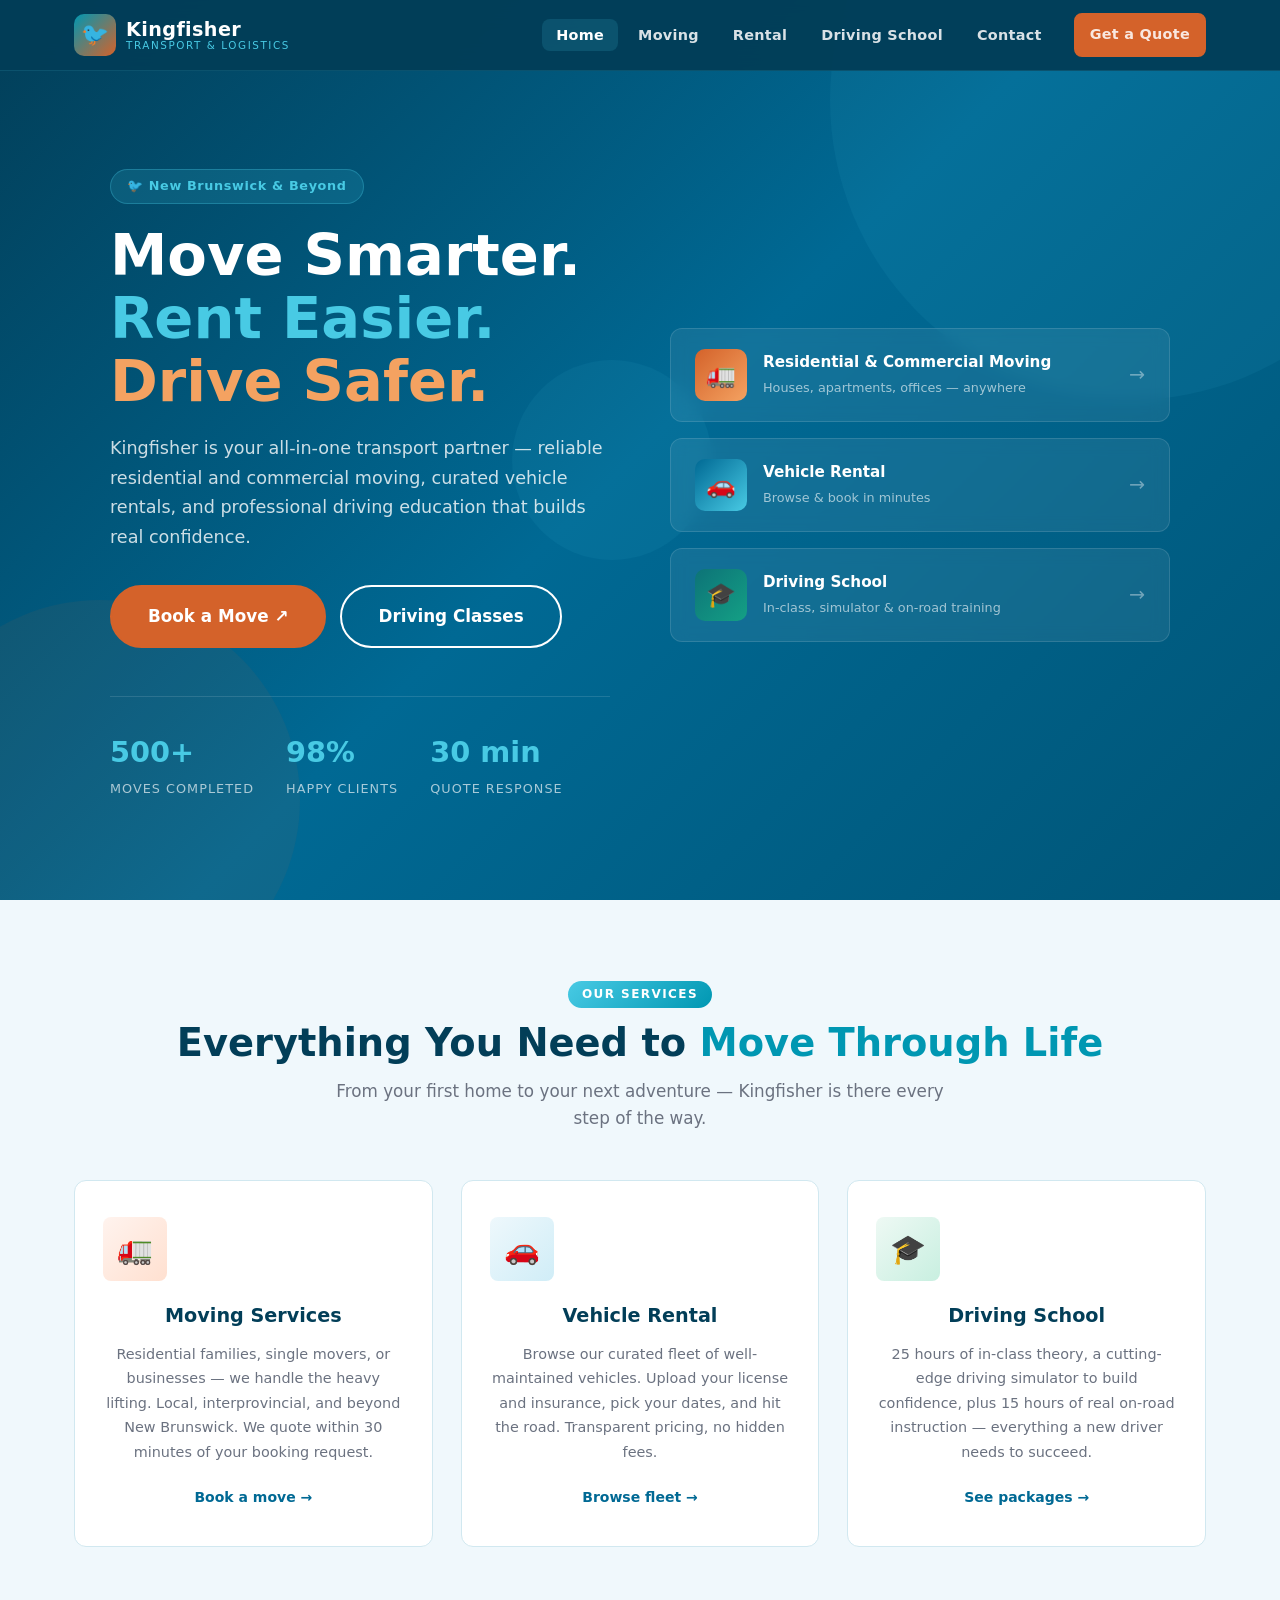
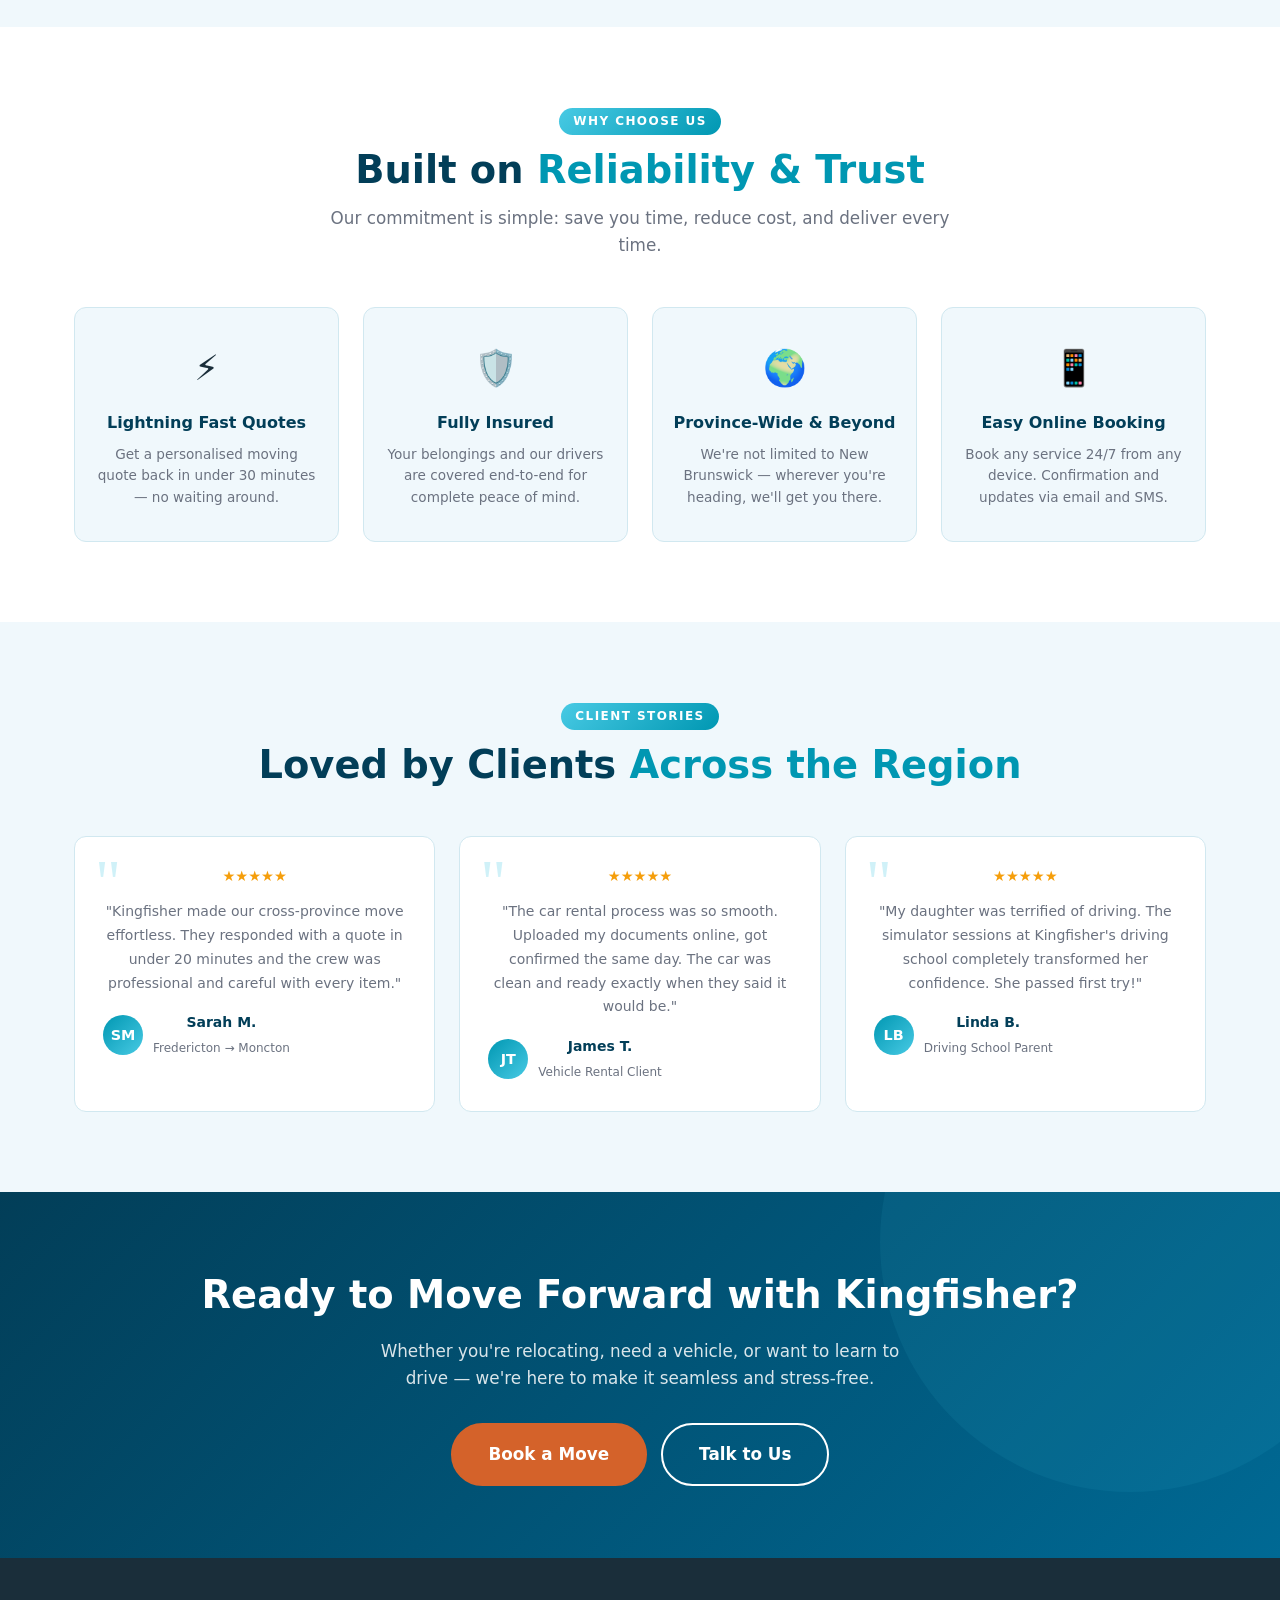
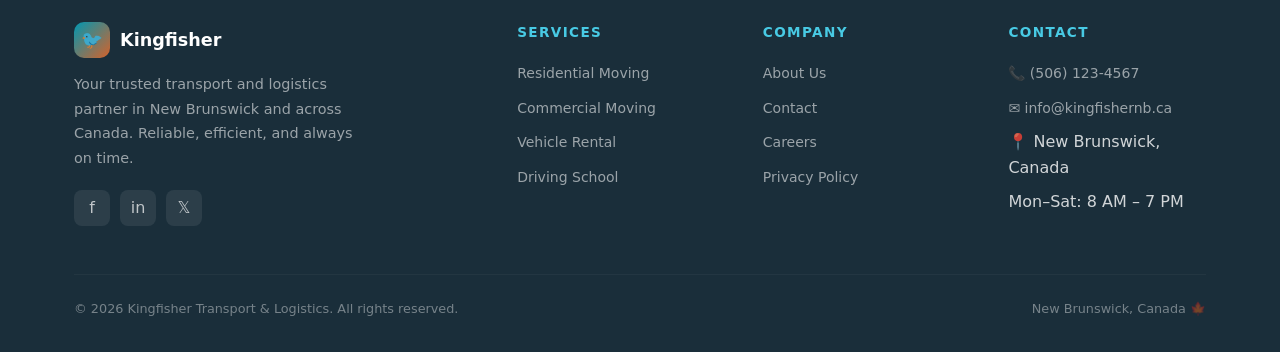
==== index.html @ 8b68fc0c "Launch Kingfisher transport & logistics website Full 5-page HTML/CSS/JS website for Kingfisher cover" ====
<!DOCTYPE html>
<html lang="en">
<head>
  <meta charset="UTF-8" />
  <meta name="viewport" content="width=device-width, initial-scale=1.0" />
  <title>Kingfisher — Moving, Rental & Driving School</title>
  <meta name="description" content="Kingfisher is your trusted partner for residential and commercial moving, vehicle rentals, and professional driving education in New Brunswick and beyond." />
  <link rel="icon" href="data:image/svg+xml,<svg xmlns='http://www.w3.org/2000/svg' viewBox='0 0 100 100'><text y='.9em' font-size='90'>🐦</text></svg>" />
  <link rel="stylesheet" href="css/styles.css" />
</head>
<body>

<!-- ═══ NAVBAR ═══ -->
<nav class="navbar">
  <div class="container">
    <div class="nav-inner">
      <a href="index.html" class="nav-logo">
        <div class="nav-logo-icon">🐦</div>
        <div class="nav-logo-text">
          <strong>Kingfisher</strong>
          <span>Transport & Logistics</span>
        </div>
      </a>
      <ul class="nav-links">
        <li><a href="index.html" class="active">Home</a></li>
        <li><a href="moving.html">Moving</a></li>
        <li><a href="rental.html">Rental</a></li>
        <li><a href="driving.html">Driving School</a></li>
        <li><a href="contact.html">Contact</a></li>
        <li class="nav-cta"><a href="moving.html" class="btn btn-primary btn-sm">Get a Quote</a></li>
      </ul>
      <button class="nav-burger" aria-label="Menu">
        <span></span><span></span><span></span>
      </button>
    </div>
  </div>
</nav>

<!-- ═══ HERO ═══ -->
<section class="hero">
  <div class="hero-bg-shapes">
    <div class="shape shape-1"></div>
    <div class="shape shape-2"></div>
    <div class="shape shape-3"></div>
  </div>
  <div class="container">
    <div class="hero-inner">
      <div class="hero-content">
        <div class="hero-badge">
          🐦 New Brunswick &amp; Beyond
        </div>
        <h1 class="hero-title">
          Move Smarter.<br/>
          <span class="teal">Rent Easier.</span><br/>
          <span class="accent">Drive Safer.</span>
        </h1>
        <p class="hero-desc">
          Kingfisher is your all-in-one transport partner — reliable residential and commercial moving, curated vehicle rentals, and professional driving education that builds real confidence.
        </p>
        <div class="hero-actions">
          <a href="moving.html" class="btn btn-primary btn-lg">Book a Move ↗</a>
          <a href="driving.html" class="btn btn-outline btn-lg">Driving Classes</a>
        </div>
        <div class="hero-stats">
          <div class="hero-stat">
            <strong>500+</strong>
            <span>Moves Completed</span>
          </div>
          <div class="hero-stat">
            <strong>98%</strong>
            <span>Happy Clients</span>
          </div>
          <div class="hero-stat">
            <strong>30 min</strong>
            <span>Quote Response</span>
          </div>
        </div>
      </div>
      <div class="hero-cards">
        <a href="moving.html" class="hero-card">
          <div class="hero-card-icon moving">🚛</div>
          <div class="hero-card-info">
            <strong>Residential &amp; Commercial Moving</strong>
            <span>Houses, apartments, offices — anywhere</span>
          </div>
          <span class="hero-card-arrow">→</span>
        </a>
        <a href="rental.html" class="hero-card">
          <div class="hero-card-icon rental">🚗</div>
          <div class="hero-card-info">
            <strong>Vehicle Rental</strong>
            <span>Browse &amp; book in minutes</span>
          </div>
          <span class="hero-card-arrow">→</span>
        </a>
        <a href="driving.html" class="hero-card">
          <div class="hero-card-icon driving">🎓</div>
          <div class="hero-card-info">
            <strong>Driving School</strong>
            <span>In-class, simulator &amp; on-road training</span>
          </div>
          <span class="hero-card-arrow">→</span>
        </a>
      </div>
    </div>
  </div>
</section>

<!-- ═══ SERVICES ═══ -->
<section class="section" style="background: var(--kf-offwhite);">
  <div class="container text-center">
    <div class="section-tag">Our Services</div>
    <h2 class="section-title">Everything You Need to <span>Move Through Life</span></h2>
    <p class="section-sub">From your first home to your next adventure — Kingfisher is there every step of the way.</p>
    <div class="services-grid">
      <div class="service-card fade-up">
        <div class="service-icon moving">🚛</div>
        <h3>Moving Services</h3>
        <p>Residential families, single movers, or businesses — we handle the heavy lifting. Local, interprovincial, and beyond New Brunswick. We quote within 30 minutes of your booking request.</p>
        <a href="moving.html" class="service-link">Book a move →</a>
      </div>
      <div class="service-card fade-up">
        <div class="service-icon rental">🚗</div>
        <h3>Vehicle Rental</h3>
        <p>Browse our curated fleet of well-maintained vehicles. Upload your license and insurance, pick your dates, and hit the road. Transparent pricing, no hidden fees.</p>
        <a href="rental.html" class="service-link">Browse fleet →</a>
      </div>
      <div class="service-card fade-up">
        <div class="service-icon driving">🎓</div>
        <h3>Driving School</h3>
        <p>25 hours of in-class theory, a cutting-edge driving simulator to build confidence, plus 15 hours of real on-road instruction — everything a new driver needs to succeed.</p>
        <a href="driving.html" class="service-link">See packages →</a>
      </div>
    </div>
  </div>
</section>

<!-- ═══ WHY KINGFISHER ═══ -->
<section class="section">
  <div class="container text-center">
    <div class="section-tag">Why Choose Us</div>
    <h2 class="section-title">Built on <span>Reliability &amp; Trust</span></h2>
    <p class="section-sub">Our commitment is simple: save you time, reduce cost, and deliver every time.</p>
    <div class="why-grid">
      <div class="why-card fade-up">
        <span class="why-icon">⚡</span>
        <h4>Lightning Fast Quotes</h4>
        <p>Get a personalised moving quote back in under 30 minutes — no waiting around.</p>
      </div>
      <div class="why-card fade-up">
        <span class="why-icon">🛡️</span>
        <h4>Fully Insured</h4>
        <p>Your belongings and our drivers are covered end-to-end for complete peace of mind.</p>
      </div>
      <div class="why-card fade-up">
        <span class="why-icon">🌍</span>
        <h4>Province-Wide &amp; Beyond</h4>
        <p>We're not limited to New Brunswick — wherever you're heading, we'll get you there.</p>
      </div>
      <div class="why-card fade-up">
        <span class="why-icon">📱</span>
        <h4>Easy Online Booking</h4>
        <p>Book any service 24/7 from any device. Confirmation and updates via email and SMS.</p>
      </div>
    </div>
  </div>
</section>

<!-- ═══ TESTIMONIALS ═══ -->
<section class="section" style="background: var(--kf-offwhite);">
  <div class="container text-center">
    <div class="section-tag">Client Stories</div>
    <h2 class="section-title">Loved by Clients <span>Across the Region</span></h2>
    <div class="testimonials-grid">
      <div class="testimonial-card fade-up">
        <div class="stars">★★★★★</div>
        <p>"Kingfisher made our cross-province move effortless. They responded with a quote in under 20 minutes and the crew was professional and careful with every item."</p>
        <div class="testimonial-author">
          <div class="testimonial-avatar">SM</div>
          <div>
            <strong>Sarah M.</strong>
            <span>Fredericton → Moncton</span>
          </div>
        </div>
      </div>
      <div class="testimonial-card fade-up">
        <div class="stars">★★★★★</div>
        <p>"The car rental process was so smooth. Uploaded my documents online, got confirmed the same day. The car was clean and ready exactly when they said it would be."</p>
        <div class="testimonial-author">
          <div class="testimonial-avatar">JT</div>
          <div>
            <strong>James T.</strong>
            <span>Vehicle Rental Client</span>
          </div>
        </div>
      </div>
      <div class="testimonial-card fade-up">
        <div class="stars">★★★★★</div>
        <p>"My daughter was terrified of driving. The simulator sessions at Kingfisher's driving school completely transformed her confidence. She passed first try!"</p>
        <div class="testimonial-author">
          <div class="testimonial-avatar">LB</div>
          <div>
            <strong>Linda B.</strong>
            <span>Driving School Parent</span>
          </div>
        </div>
      </div>
    </div>
  </div>
</section>

<!-- ═══ CTA BANNER ═══ -->
<section class="cta-banner">
  <div class="container" style="position:relative;z-index:1;">
    <h2>Ready to Move Forward with Kingfisher?</h2>
    <p>Whether you're relocating, need a vehicle, or want to learn to drive — we're here to make it seamless and stress-free.</p>
    <div class="cta-buttons">
      <a href="moving.html" class="btn btn-primary btn-lg">Book a Move</a>
      <a href="contact.html" class="btn btn-outline btn-lg">Talk to Us</a>
    </div>
  </div>
</section>

<!-- ═══ FOOTER ═══ -->
<footer class="footer">
  <div class="container">
    <div class="footer-grid">
      <div class="footer-brand">
        <div style="display:flex;align-items:center;gap:10px;margin-bottom:4px;">
          <div class="nav-logo-icon" style="width:36px;height:36px;font-size:1.1rem;">🐦</div>
          <strong style="color:var(--kf-white);font-size:1.1rem;">Kingfisher</strong>
        </div>
        <p>Your trusted transport and logistics partner in New Brunswick and across Canada. Reliable, efficient, and always on time.</p>
        <div class="footer-social">
          <a href="#" title="Facebook">f</a>
          <a href="#" title="Instagram">in</a>
          <a href="#" title="Twitter">𝕏</a>
        </div>
      </div>
      <div>
        <h4>Services</h4>
        <ul class="footer-links">
          <li><a href="moving.html">Residential Moving</a></li>
          <li><a href="moving.html">Commercial Moving</a></li>
          <li><a href="rental.html">Vehicle Rental</a></li>
          <li><a href="driving.html">Driving School</a></li>
        </ul>
      </div>
      <div>
        <h4>Company</h4>
        <ul class="footer-links">
          <li><a href="index.html">About Us</a></li>
          <li><a href="contact.html">Contact</a></li>
          <li><a href="#">Careers</a></li>
          <li><a href="#">Privacy Policy</a></li>
        </ul>
      </div>
      <div>
        <h4>Contact</h4>
        <ul class="footer-links">
          <li><a href="tel:+15061234567">📞 (506) 123-4567</a></li>
          <li><a href="mailto:info@kingfishernb.ca">✉ info@kingfishernb.ca</a></li>
          <li>📍 New Brunswick, Canada</li>
          <li>Mon–Sat: 8 AM – 7 PM</li>
        </ul>
      </div>
    </div>
    <div class="footer-bottom">
      <span>© 2026 Kingfisher Transport &amp; Logistics. All rights reserved.</span>
      <span>New Brunswick, Canada 🍁</span>
    </div>
  </div>
</footer>

<script src="js/main.js"></script>
</body>
</html>
---- css/styles.css ----
/* ============================================================
   KINGFISHER — Global Styles
   Colors inspired by Alcedo atthis (Common Kingfisher)
   ============================================================ */

:root {
  --kf-deep:      #023E58;   /* deep ocean blue */
  --kf-primary:   #006994;   /* kingfisher blue */
  --kf-bright:    #0097B2;   /* bright teal */
  --kf-sky:       #48CAE4;   /* light sky blue */
  --kf-orange:    #D4622A;   /* breast orange */
  --kf-orange-lt: #F4A261;   /* light orange accent */
  --kf-white:     #FFFFFF;
  --kf-offwhite:  #F0F8FC;
  --kf-gray:      #6B7280;
  --kf-dark:      #1A2E3A;
  --kf-border:    #D1E8F0;
  --shadow-sm:    0 2px 8px rgba(2,62,88,0.10);
  --shadow-md:    0 6px 24px rgba(2,62,88,0.14);
  --shadow-lg:    0 16px 48px rgba(2,62,88,0.18);
  --radius:       12px;
  --radius-sm:    8px;
  --transition:   0.25s ease;
}

*, *::before, *::after { box-sizing: border-box; margin: 0; padding: 0; }

html { scroll-behavior: smooth; font-size: 16px; }

body {
  font-family: 'Segoe UI', system-ui, -apple-system, sans-serif;
  color: var(--kf-dark);
  background: var(--kf-white);
  line-height: 1.6;
}

img { max-width: 100%; display: block; }
a  { color: inherit; text-decoration: none; }
ul { list-style: none; }

/* ── UTILITIES ─────────────────────────────────────────────── */
.container { max-width: 1180px; margin: 0 auto; padding: 0 24px; }
.section    { padding: 80px 0; }
.section-sm { padding: 48px 0; }
.text-center { text-align: center; }
.text-white  { color: var(--kf-white); }
.mt-4 { margin-top: 16px; }
.mt-8 { margin-top: 32px; }
.mb-4 { margin-bottom: 16px; }
.flex { display: flex; }
.gap-4 { gap: 16px; }
.items-center { align-items: center; }
.justify-between { justify-content: space-between; }

/* ── SECTION HEADINGS ──────────────────────────────────────── */
.section-tag {
  display: inline-block;
  background: linear-gradient(135deg, var(--kf-sky), var(--kf-bright));
  color: var(--kf-white);
  font-size: 0.75rem;
  font-weight: 700;
  letter-spacing: 0.12em;
  text-transform: uppercase;
  padding: 4px 14px;
  border-radius: 20px;
  margin-bottom: 12px;
}
.section-title {
  font-size: clamp(1.75rem, 3vw, 2.5rem);
  font-weight: 800;
  color: var(--kf-deep);
  line-height: 1.2;
}
.section-title span { color: var(--kf-bright); }
.section-sub {
  font-size: 1.05rem;
  color: var(--kf-gray);
  max-width: 640px;
  margin: 12px auto 0;
}

/* ── BUTTONS ───────────────────────────────────────────────── */
.btn {
  display: inline-flex;
  align-items: center;
  gap: 8px;
  padding: 13px 28px;
  border-radius: 50px;
  font-weight: 700;
  font-size: 0.95rem;
  cursor: pointer;
  border: 2px solid transparent;
  transition: all var(--transition);
  white-space: nowrap;
}
.btn-primary {
  background: var(--kf-orange);
  color: var(--kf-white);
  border-color: var(--kf-orange);
}
.btn-primary:hover {
  background: #B8521E;
  border-color: #B8521E;
  transform: translateY(-2px);
  box-shadow: 0 8px 24px rgba(212,98,42,0.35);
}
.btn-outline {
  background: transparent;
  color: var(--kf-white);
  border-color: var(--kf-white);
}
.btn-outline:hover {
  background: var(--kf-white);
  color: var(--kf-primary);
  transform: translateY(-2px);
}
.btn-blue {
  background: var(--kf-primary);
  color: var(--kf-white);
  border-color: var(--kf-primary);
}
.btn-blue:hover {
  background: var(--kf-deep);
  border-color: var(--kf-deep);
  transform: translateY(-2px);
  box-shadow: var(--shadow-md);
}
.btn-sm { padding: 9px 20px; font-size: 0.875rem; }
.btn-lg { padding: 16px 36px; font-size: 1.05rem; }

/* ── NAVIGATION ────────────────────────────────────────────── */
.navbar {
  position: fixed;
  top: 0; left: 0; right: 0;
  z-index: 1000;
  background: rgba(2,62,88,0.96);
  backdrop-filter: blur(12px);
  border-bottom: 1px solid rgba(72,202,228,0.15);
  transition: all var(--transition);
}
.navbar.scrolled {
  background: rgba(2,62,88,0.99);
  box-shadow: var(--shadow-md);
}
.nav-inner {
  display: flex;
  align-items: center;
  justify-content: space-between;
  height: 70px;
}
.nav-logo {
  display: flex;
  align-items: center;
  gap: 10px;
}
.nav-logo-icon {
  width: 42px;
  height: 42px;
  background: linear-gradient(135deg, var(--kf-bright), var(--kf-orange));
  border-radius: 10px;
  display: flex;
  align-items: center;
  justify-content: center;
  font-size: 1.4rem;
}
.nav-logo-text {
  display: flex;
  flex-direction: column;
  line-height: 1.1;
}
.nav-logo-text strong {
  font-size: 1.2rem;
  font-weight: 800;
  color: var(--kf-white);
  letter-spacing: 0.02em;
}
.nav-logo-text span {
  font-size: 0.65rem;
  color: var(--kf-sky);
  letter-spacing: 0.15em;
  text-transform: uppercase;
}
.nav-links {
  display: flex;
  align-items: center;
  gap: 6px;
}
.nav-links a {
  color: rgba(255,255,255,0.85);
  font-size: 0.9rem;
  font-weight: 600;
  padding: 8px 14px;
  border-radius: 8px;
  transition: all var(--transition);
  letter-spacing: 0.02em;
}
.nav-links a:hover,
.nav-links a.active {
  color: var(--kf-white);
  background: rgba(72,202,228,0.15);
}
.nav-cta { margin-left: 12px; }
.nav-burger {
  display: none;
  flex-direction: column;
  gap: 5px;
  cursor: pointer;
  padding: 6px;
  background: none;
  border: none;
}
.nav-burger span {
  display: block;
  width: 24px;
  height: 2px;
  background: var(--kf-white);
  border-radius: 2px;
  transition: all var(--transition);
}

/* ── HERO ──────────────────────────────────────────────────── */
.hero {
  min-height: 100vh;
  display: flex;
  align-items: center;
  position: relative;
  overflow: hidden;
  background: linear-gradient(135deg, var(--kf-deep) 0%, var(--kf-primary) 50%, #005577 100%);
  padding-top: 70px;
}
.hero-bg-shapes {
  position: absolute;
  inset: 0;
  pointer-events: none;
  overflow: hidden;
}
.hero-bg-shapes .shape {
  position: absolute;
  border-radius: 50%;
  opacity: 0.07;
}
.shape-1 {
  width: 600px; height: 600px;
  background: var(--kf-sky);
  top: -200px; right: -150px;
}
.shape-2 {
  width: 400px; height: 400px;
  background: var(--kf-orange);
  bottom: -100px; left: -100px;
}
.shape-3 {
  width: 200px; height: 200px;
  background: var(--kf-sky);
  top: 40%; left: 40%;
}
.hero-inner {
  position: relative;
  z-index: 1;
  display: grid;
  grid-template-columns: 1fr 1fr;
  gap: 60px;
  align-items: center;
  padding: 80px 0;
}
.hero-badge {
  display: inline-flex;
  align-items: center;
  gap: 8px;
  background: rgba(72,202,228,0.15);
  border: 1px solid rgba(72,202,228,0.3);
  color: var(--kf-sky);
  font-size: 0.8rem;
  font-weight: 600;
  padding: 6px 16px;
  border-radius: 20px;
  margin-bottom: 20px;
  letter-spacing: 0.05em;
}
.hero-title {
  font-size: clamp(2.2rem, 4.5vw, 3.6rem);
  font-weight: 900;
  color: var(--kf-white);
  line-height: 1.1;
  margin-bottom: 20px;
}
.hero-title .accent { color: var(--kf-orange-lt); }
.hero-title .teal   { color: var(--kf-sky); }
.hero-desc {
  font-size: 1.1rem;
  color: rgba(255,255,255,0.8);
  line-height: 1.7;
  margin-bottom: 32px;
  max-width: 500px;
}
.hero-actions {
  display: flex;
  gap: 14px;
  flex-wrap: wrap;
}
.hero-stats {
  display: flex;
  gap: 32px;
  margin-top: 48px;
  padding-top: 32px;
  border-top: 1px solid rgba(255,255,255,0.12);
}
.hero-stat strong {
  display: block;
  font-size: 1.8rem;
  font-weight: 800;
  color: var(--kf-sky);
}
.hero-stat span {
  font-size: 0.8rem;
  color: rgba(255,255,255,0.65);
  text-transform: uppercase;
  letter-spacing: 0.08em;
}
.hero-cards {
  display: flex;
  flex-direction: column;
  gap: 16px;
}
.hero-card {
  background: rgba(255,255,255,0.07);
  border: 1px solid rgba(255,255,255,0.12);
  border-radius: var(--radius);
  padding: 20px 24px;
  display: flex;
  align-items: center;
  gap: 16px;
  backdrop-filter: blur(8px);
  transition: all var(--transition);
  cursor: pointer;
}
.hero-card:hover {
  background: rgba(255,255,255,0.12);
  transform: translateX(6px);
  border-color: rgba(72,202,228,0.4);
}
.hero-card-icon {
  width: 52px; height: 52px;
  border-radius: 10px;
  display: flex;
  align-items: center;
  justify-content: center;
  font-size: 1.5rem;
  flex-shrink: 0;
}
.hero-card-icon.moving   { background: linear-gradient(135deg,#D4622A,#F4A261); }
.hero-card-icon.rental   { background: linear-gradient(135deg,#006994,#48CAE4); }
.hero-card-icon.driving  { background: linear-gradient(135deg,#0D7377,#14A085); }
.hero-card-info strong {
  display: block;
  color: var(--kf-white);
  font-weight: 700;
  font-size: 0.95rem;
}
.hero-card-info span {
  font-size: 0.8rem;
  color: rgba(255,255,255,0.6);
}
.hero-card-arrow {
  margin-left: auto;
  color: rgba(255,255,255,0.4);
  font-size: 1.2rem;
  transition: all var(--transition);
}
.hero-card:hover .hero-card-arrow {
  color: var(--kf-sky);
  transform: translateX(4px);
}

/* ── SERVICE CARDS ─────────────────────────────────────────── */
.services-grid {
  display: grid;
  grid-template-columns: repeat(3, 1fr);
  gap: 28px;
  margin-top: 48px;
}
.service-card {
  background: var(--kf-white);
  border: 1px solid var(--kf-border);
  border-radius: var(--radius);
  padding: 36px 28px;
  transition: all var(--transition);
  position: relative;
  overflow: hidden;
}
.service-card::before {
  content: '';
  position: absolute;
  top: 0; left: 0; right: 0;
  height: 4px;
  background: linear-gradient(90deg, var(--kf-bright), var(--kf-sky));
  opacity: 0;
  transition: opacity var(--transition);
}
.service-card:hover {
  box-shadow: var(--shadow-lg);
  transform: translateY(-6px);
  border-color: var(--kf-sky);
}
.service-card:hover::before { opacity: 1; }
.service-icon {
  width: 64px; height: 64px;
  border-radius: var(--radius-sm);
  display: flex;
  align-items: center;
  justify-content: center;
  font-size: 1.8rem;
  margin-bottom: 20px;
}
.service-icon.moving  { background: linear-gradient(135deg,#FFF3EE,#FFE0D0); }
.service-icon.rental  { background: linear-gradient(135deg,#EEF8FC,#D0EDF7); }
.service-icon.driving { background: linear-gradient(135deg,#EEF9F4,#C8EFE0); }
.service-card h3 {
  font-size: 1.2rem;
  font-weight: 800;
  color: var(--kf-deep);
  margin-bottom: 10px;
}
.service-card p {
  font-size: 0.9rem;
  color: var(--kf-gray);
  line-height: 1.7;
  margin-bottom: 20px;
}
.service-link {
  display: inline-flex;
  align-items: center;
  gap: 6px;
  font-size: 0.875rem;
  font-weight: 700;
  color: var(--kf-primary);
  transition: gap var(--transition);
}
.service-card:hover .service-link { gap: 10px; color: var(--kf-orange); }

/* ── WHY US ─────────────────────────────────────────────────── */
.why-grid {
  display: grid;
  grid-template-columns: repeat(4, 1fr);
  gap: 24px;
  margin-top: 48px;
}
.why-card {
  text-align: center;
  padding: 32px 20px;
  border-radius: var(--radius);
  background: var(--kf-offwhite);
  border: 1px solid var(--kf-border);
  transition: all var(--transition);
}
.why-card:hover {
  background: var(--kf-white);
  box-shadow: var(--shadow-md);
  transform: translateY(-4px);
}
.why-icon {
  font-size: 2.2rem;
  margin-bottom: 14px;
  display: block;
}
.why-card h4 {
  font-size: 1rem;
  font-weight: 800;
  color: var(--kf-deep);
  margin-bottom: 8px;
}
.why-card p {
  font-size: 0.85rem;
  color: var(--kf-gray);
  line-height: 1.6;
}

/* ── CTA BANNER ─────────────────────────────────────────────── */
.cta-banner {
  background: linear-gradient(135deg, var(--kf-deep), var(--kf-primary));
  color: var(--kf-white);
  padding: 72px 0;
  text-align: center;
  position: relative;
  overflow: hidden;
}
.cta-banner::before {
  content: '';
  position: absolute;
  width: 500px; height: 500px;
  border-radius: 50%;
  background: rgba(72,202,228,0.08);
  top: -200px; right: -100px;
}
.cta-banner h2 {
  font-size: clamp(1.8rem, 3vw, 2.6rem);
  font-weight: 800;
  margin-bottom: 12px;
}
.cta-banner p {
  font-size: 1.05rem;
  opacity: 0.85;
  margin-bottom: 32px;
  max-width: 560px;
  margin-left: auto;
  margin-right: auto;
}
.cta-buttons {
  display: flex;
  gap: 14px;
  justify-content: center;
  flex-wrap: wrap;
}

/* ── FOOTER ─────────────────────────────────────────────────── */
.footer {
  background: var(--kf-dark);
  color: rgba(255,255,255,0.8);
  padding: 64px 0 32px;
}
.footer-grid {
  display: grid;
  grid-template-columns: 2fr 1fr 1fr 1fr;
  gap: 48px;
  margin-bottom: 48px;
}
.footer-brand p {
  font-size: 0.9rem;
  line-height: 1.7;
  margin-top: 14px;
  opacity: 0.7;
  max-width: 280px;
}
.footer-social {
  display: flex;
  gap: 10px;
  margin-top: 20px;
}
.footer-social a {
  width: 36px; height: 36px;
  border-radius: 8px;
  background: rgba(255,255,255,0.08);
  display: flex;
  align-items: center;
  justify-content: center;
  font-size: 1rem;
  transition: all var(--transition);
  color: rgba(255,255,255,0.7);
}
.footer-social a:hover {
  background: var(--kf-bright);
  color: var(--kf-white);
  transform: translateY(-2px);
}
.footer h4 {
  font-size: 0.85rem;
  font-weight: 700;
  letter-spacing: 0.1em;
  text-transform: uppercase;
  color: var(--kf-sky);
  margin-bottom: 16px;
}
.footer-links li { margin-bottom: 9px; }
.footer-links a {
  font-size: 0.875rem;
  opacity: 0.7;
  transition: all var(--transition);
}
.footer-links a:hover { opacity: 1; color: var(--kf-sky); padding-left: 4px; }
.footer-bottom {
  border-top: 1px solid rgba(255,255,255,0.08);
  padding-top: 24px;
  display: flex;
  justify-content: space-between;
  align-items: center;
  font-size: 0.8rem;
  opacity: 0.5;
}

/* ── PAGE HERO (inner pages) ────────────────────────────────── */
.page-hero {
  background: linear-gradient(135deg, var(--kf-deep), var(--kf-primary));
  padding: 120px 0 64px;
  text-align: center;
  color: var(--kf-white);
  position: relative;
  overflow: hidden;
}
.page-hero::after {
  content: '';
  position: absolute;
  bottom: -2px; left: 0; right: 0;
  height: 60px;
  background: var(--kf-white);
  clip-path: ellipse(55% 100% at 50% 100%);
}
.page-hero h1 {
  font-size: clamp(2rem, 4vw, 3rem);
  font-weight: 900;
  margin-bottom: 12px;
}
.page-hero p {
  font-size: 1.1rem;
  opacity: 0.85;
  max-width: 560px;
  margin: 0 auto;
}

/* ── FORMS ──────────────────────────────────────────────────── */
.form-card {
  background: var(--kf-white);
  border: 1px solid var(--kf-border);
  border-radius: var(--radius);
  padding: 40px;
  box-shadow: var(--shadow-md);
}
.form-group {
  margin-bottom: 20px;
}
.form-group label {
  display: block;
  font-size: 0.85rem;
  font-weight: 700;
  color: var(--kf-deep);
  margin-bottom: 6px;
  letter-spacing: 0.02em;
}
.form-group input,
.form-group select,
.form-group textarea {
  width: 100%;
  padding: 12px 16px;
  border: 1.5px solid var(--kf-border);
  border-radius: var(--radius-sm);
  font-size: 0.95rem;
  color: var(--kf-dark);
  background: var(--kf-white);
  transition: border-color var(--transition), box-shadow var(--transition);
  font-family: inherit;
  appearance: none;
}
.form-group input:focus,
.form-group select:focus,
.form-group textarea:focus {
  outline: none;
  border-color: var(--kf-bright);
  box-shadow: 0 0 0 3px rgba(0,151,178,0.12);
}
.form-group select {
  background-image: url("data:image/svg+xml,%3Csvg xmlns='http://www.w3.org/2000/svg' width='12' height='8' viewBox='0 0 12 8'%3E%3Cpath d='M1 1l5 5 5-5' stroke='%23006994' stroke-width='1.5' fill='none' stroke-linecap='round'/%3E%3C/svg%3E");
  background-repeat: no-repeat;
  background-position: right 14px center;
  padding-right: 40px;
}
.form-grid-2 {
  display: grid;
  grid-template-columns: 1fr 1fr;
  gap: 16px;
}
.form-note {
  font-size: 0.8rem;
  color: var(--kf-gray);
  background: var(--kf-offwhite);
  border: 1px solid var(--kf-border);
  border-radius: var(--radius-sm);
  padding: 12px 16px;
  margin-bottom: 20px;
}
.form-note strong { color: var(--kf-primary); }

/* ── MOVING PAGE ────────────────────────────────────────────── */
.moving-info-grid {
  display: grid;
  grid-template-columns: 1fr 1fr;
  gap: 48px;
  align-items: start;
}
.moving-features {
  display: flex;
  flex-direction: column;
  gap: 16px;
  margin-top: 24px;
}
.moving-feature {
  display: flex;
  gap: 14px;
  align-items: flex-start;
  padding: 16px;
  border-radius: var(--radius-sm);
  background: var(--kf-offwhite);
  border: 1px solid var(--kf-border);
}
.moving-feature-icon {
  width: 40px; height: 40px;
  border-radius: 8px;
  background: linear-gradient(135deg, var(--kf-bright), var(--kf-sky));
  display: flex;
  align-items: center;
  justify-content: center;
  font-size: 1.1rem;
  flex-shrink: 0;
  color: var(--kf-white);
}
.moving-feature-text strong {
  display: block;
  font-weight: 700;
  font-size: 0.9rem;
  color: var(--kf-deep);
  margin-bottom: 2px;
}
.moving-feature-text span {
  font-size: 0.82rem;
  color: var(--kf-gray);
}
.pricing-note {
  background: linear-gradient(135deg, var(--kf-offwhite), #E8F4F8);
  border: 1px solid var(--kf-border);
  border-left: 4px solid var(--kf-orange);
  border-radius: var(--radius-sm);
  padding: 16px 20px;
  margin-top: 24px;
}
.pricing-note h4 {
  font-size: 0.9rem;
  font-weight: 700;
  color: var(--kf-orange);
  margin-bottom: 8px;
}
.pricing-note ul {
  list-style: disc;
  padding-left: 16px;
}
.pricing-note li {
  font-size: 0.85rem;
  color: var(--kf-gray);
  margin-bottom: 4px;
}

/* ── RENTAL PAGE ────────────────────────────────────────────── */
.cars-grid {
  display: grid;
  grid-template-columns: repeat(3, 1fr);
  gap: 28px;
  margin-top: 40px;
}
.car-card {
  background: var(--kf-white);
  border: 1px solid var(--kf-border);
  border-radius: var(--radius);
  overflow: hidden;
  transition: all var(--transition);
}
.car-card:hover {
  box-shadow: var(--shadow-lg);
  transform: translateY(-6px);
  border-color: var(--kf-sky);
}
.car-image {
  position: relative;
  background: linear-gradient(135deg, var(--kf-offwhite), #DCF0F7);
  height: 200px;
  display: flex;
  align-items: center;
  justify-content: center;
  font-size: 5rem;
  overflow: hidden;
}
.car-badge {
  position: absolute;
  top: 12px; right: 12px;
  background: var(--kf-orange);
  color: var(--kf-white);
  font-size: 0.7rem;
  font-weight: 700;
  padding: 3px 10px;
  border-radius: 12px;
  text-transform: uppercase;
  letter-spacing: 0.05em;
}
.car-badge.available { background: #16A34A; }
.car-badge.limited   { background: var(--kf-orange); }
.car-info { padding: 20px; }
.car-info h3 {
  font-size: 1.05rem;
  font-weight: 800;
  color: var(--kf-deep);
  margin-bottom: 4px;
}
.car-category {
  font-size: 0.78rem;
  color: var(--kf-bright);
  font-weight: 600;
  text-transform: uppercase;
  letter-spacing: 0.08em;
  margin-bottom: 12px;
}
.car-specs {
  display: flex;
  gap: 12px;
  margin-bottom: 14px;
  flex-wrap: wrap;
}
.car-spec {
  display: flex;
  align-items: center;
  gap: 4px;
  font-size: 0.78rem;
  color: var(--kf-gray);
}
.car-spec span { font-size: 0.9rem; }
.car-footer {
  display: flex;
  align-items: center;
  justify-content: space-between;
  padding: 14px 20px;
  border-top: 1px solid var(--kf-border);
  background: var(--kf-offwhite);
}
.car-price strong {
  font-size: 1.15rem;
  font-weight: 800;
  color: var(--kf-deep);
}
.car-price span { font-size: 0.78rem; color: var(--kf-gray); }
.rental-steps {
  display: grid;
  grid-template-columns: repeat(4, 1fr);
  gap: 24px;
  margin-top: 48px;
  position: relative;
}
.rental-steps::before {
  content: '';
  position: absolute;
  top: 28px;
  left: 12.5%;
  right: 12.5%;
  height: 2px;
  background: linear-gradient(90deg, var(--kf-sky), var(--kf-bright));
  z-index: 0;
}
.rental-step {
  text-align: center;
  position: relative;
  z-index: 1;
}
.rental-step-num {
  width: 56px; height: 56px;
  border-radius: 50%;
  background: var(--kf-white);
  border: 3px solid var(--kf-sky);
  display: flex;
  align-items: center;
  justify-content: center;
  font-size: 1.3rem;
  margin: 0 auto 14px;
  box-shadow: 0 0 0 4px var(--kf-offwhite);
}
.rental-step h4 {
  font-size: 0.9rem;
  font-weight: 700;
  color: var(--kf-deep);
  margin-bottom: 6px;
}
.rental-step p { font-size: 0.8rem; color: var(--kf-gray); line-height: 1.5; }

/* ── DRIVING PAGE ───────────────────────────────────────────── */
.pricing-grid {
  display: grid;
  grid-template-columns: repeat(3, 1fr);
  gap: 24px;
  margin-top: 48px;
}
.pricing-card {
  background: var(--kf-white);
  border: 2px solid var(--kf-border);
  border-radius: var(--radius);
  padding: 32px 28px;
  text-align: center;
  position: relative;
  transition: all var(--transition);
}
.pricing-card.featured {
  border-color: var(--kf-bright);
  box-shadow: var(--shadow-md);
  transform: scale(1.03);
}
.pricing-card:hover:not(.featured) {
  border-color: var(--kf-sky);
  box-shadow: var(--shadow-md);
  transform: translateY(-4px);
}
.pricing-badge {
  position: absolute;
  top: -14px;
  left: 50%;
  transform: translateX(-50%);
  background: linear-gradient(135deg, var(--kf-bright), var(--kf-primary));
  color: var(--kf-white);
  font-size: 0.72rem;
  font-weight: 700;
  padding: 4px 16px;
  border-radius: 12px;
  letter-spacing: 0.06em;
  text-transform: uppercase;
  white-space: nowrap;
}
.pricing-icon {
  font-size: 2.5rem;
  margin-bottom: 14px;
}
.pricing-card h3 {
  font-size: 1.1rem;
  font-weight: 800;
  color: var(--kf-deep);
  margin-bottom: 6px;
}
.pricing-price {
  font-size: 2rem;
  font-weight: 900;
  color: var(--kf-primary);
  margin: 12px 0;
}
.pricing-price span { font-size: 0.85rem; color: var(--kf-gray); font-weight: 400; }
.pricing-features {
  text-align: left;
  margin: 20px 0 24px;
  display: flex;
  flex-direction: column;
  gap: 10px;
}
.pricing-feature {
  display: flex;
  align-items: flex-start;
  gap: 8px;
  font-size: 0.875rem;
  color: var(--kf-gray);
}
.pricing-feature .check {
  color: var(--kf-bright);
  font-weight: 800;
  flex-shrink: 0;
  margin-top: 1px;
}
.pricing-feature strong { color: var(--kf-deep); }
.refresher-card {
  background: linear-gradient(135deg, var(--kf-offwhite), #E0F2F7);
  border: 2px solid var(--kf-border);
  border-radius: var(--radius);
  padding: 36px;
  margin-top: 28px;
  display: grid;
  grid-template-columns: 1fr 1fr;
  gap: 32px;
  align-items: center;
}
.curriculum-grid {
  display: grid;
  grid-template-columns: repeat(2, 1fr);
  gap: 20px;
  margin-top: 40px;
}
.curriculum-item {
  padding: 24px;
  background: var(--kf-white);
  border: 1px solid var(--kf-border);
  border-radius: var(--radius-sm);
  border-left: 4px solid var(--kf-bright);
}
.curriculum-item h4 {
  font-size: 0.9rem;
  font-weight: 700;
  color: var(--kf-deep);
  margin-bottom: 6px;
}
.curriculum-item p { font-size: 0.82rem; color: var(--kf-gray); line-height: 1.6; }

/* ── CONTACT PAGE ───────────────────────────────────────────── */
.contact-grid {
  display: grid;
  grid-template-columns: 1fr 1.6fr;
  gap: 48px;
  align-items: start;
}
.contact-info-card {
  background: linear-gradient(135deg, var(--kf-deep), var(--kf-primary));
  border-radius: var(--radius);
  padding: 40px;
  color: var(--kf-white);
  height: 100%;
}
.contact-info-card h3 {
  font-size: 1.3rem;
  font-weight: 800;
  margin-bottom: 8px;
}
.contact-info-card > p {
  opacity: 0.8;
  font-size: 0.9rem;
  margin-bottom: 32px;
}
.contact-item {
  display: flex;
  gap: 14px;
  margin-bottom: 20px;
  align-items: flex-start;
}
.contact-item-icon {
  width: 40px; height: 40px;
  background: rgba(255,255,255,0.12);
  border-radius: 8px;
  display: flex;
  align-items: center;
  justify-content: center;
  font-size: 1.1rem;
  flex-shrink: 0;
}
.contact-item-text strong {
  display: block;
  font-size: 0.8rem;
  text-transform: uppercase;
  letter-spacing: 0.08em;
  opacity: 0.7;
  margin-bottom: 2px;
}
.contact-item-text span { font-size: 0.9rem; }
.contact-hours {
  margin-top: 32px;
  padding-top: 24px;
  border-top: 1px solid rgba(255,255,255,0.15);
}
.contact-hours h4 {
  font-size: 0.8rem;
  text-transform: uppercase;
  letter-spacing: 0.1em;
  color: var(--kf-sky);
  margin-bottom: 12px;
}
.contact-hours-row {
  display: flex;
  justify-content: space-between;
  font-size: 0.85rem;
  margin-bottom: 6px;
  opacity: 0.85;
}

/* ── BREADCRUMB ─────────────────────────────────────────────── */
.breadcrumb {
  display: flex;
  align-items: center;
  gap: 8px;
  font-size: 0.82rem;
  margin-bottom: 48px;
  color: var(--kf-gray);
}
.breadcrumb a { color: var(--kf-primary); }
.breadcrumb a:hover { text-decoration: underline; }
.breadcrumb span { opacity: 0.5; }

/* ── TESTIMONIALS ───────────────────────────────────────────── */
.testimonials-grid {
  display: grid;
  grid-template-columns: repeat(3, 1fr);
  gap: 24px;
  margin-top: 48px;
}
.testimonial-card {
  background: var(--kf-white);
  border: 1px solid var(--kf-border);
  border-radius: var(--radius);
  padding: 28px;
  position: relative;
}
.testimonial-card::before {
  content: '"';
  position: absolute;
  top: 14px; left: 20px;
  font-size: 4rem;
  color: var(--kf-sky);
  opacity: 0.25;
  font-family: serif;
  line-height: 1;
}
.stars { color: #F59E0B; font-size: 0.9rem; margin-bottom: 12px; }
.testimonial-card p {
  font-size: 0.875rem;
  color: var(--kf-gray);
  line-height: 1.7;
  margin-bottom: 16px;
}
.testimonial-author {
  display: flex;
  align-items: center;
  gap: 10px;
}
.testimonial-avatar {
  width: 40px; height: 40px;
  border-radius: 50%;
  background: linear-gradient(135deg, var(--kf-bright), var(--kf-sky));
  display: flex;
  align-items: center;
  justify-content: center;
  color: var(--kf-white);
  font-weight: 700;
  font-size: 0.9rem;
}
.testimonial-author strong {
  display: block;
  font-size: 0.875rem;
  color: var(--kf-deep);
}
.testimonial-author span {
  font-size: 0.75rem;
  color: var(--kf-gray);
}

/* ── SUCCESS MODAL ──────────────────────────────────────────── */
.modal-overlay {
  display: none;
  position: fixed;
  inset: 0;
  background: rgba(2,62,88,0.6);
  z-index: 2000;
  align-items: center;
  justify-content: center;
  backdrop-filter: blur(4px);
}
.modal-overlay.active { display: flex; }
.modal {
  background: var(--kf-white);
  border-radius: var(--radius);
  padding: 48px 40px;
  max-width: 460px;
  width: 90%;
  text-align: center;
  box-shadow: var(--shadow-lg);
  animation: modalIn 0.3s ease;
}
@keyframes modalIn {
  from { opacity: 0; transform: scale(0.9) translateY(20px); }
  to   { opacity: 1; transform: scale(1) translateY(0); }
}
.modal-icon { font-size: 3.5rem; margin-bottom: 16px; }
.modal h3 {
  font-size: 1.4rem;
  font-weight: 800;
  color: var(--kf-deep);
  margin-bottom: 10px;
}
.modal p {
  font-size: 0.9rem;
  color: var(--kf-gray);
  line-height: 1.7;
  margin-bottom: 24px;
}

/* ── RENTAL BOOKING MODAL ───────────────────────────────────── */
.rental-modal-body {
  max-width: 640px;
  text-align: left;
  padding: 40px;
}
.rental-modal-body h3 { text-align: center; }
.upload-area {
  border: 2px dashed var(--kf-border);
  border-radius: var(--radius-sm);
  padding: 24px;
  text-align: center;
  cursor: pointer;
  transition: all var(--transition);
  background: var(--kf-offwhite);
}
.upload-area:hover {
  border-color: var(--kf-bright);
  background: #EEF8FC;
}
.upload-area input { display: none; }
.upload-area-icon { font-size: 2rem; margin-bottom: 6px; }
.upload-area p { font-size: 0.85rem; color: var(--kf-gray); }
.upload-area strong { color: var(--kf-primary); }

/* ── RESPONSIVE ─────────────────────────────────────────────── */
@media (max-width: 1024px) {
  .services-grid    { grid-template-columns: repeat(2, 1fr); }
  .why-grid         { grid-template-columns: repeat(2, 1fr); }
  .cars-grid        { grid-template-columns: repeat(2, 1fr); }
  .pricing-grid     { grid-template-columns: 1fr 1fr; }
  .footer-grid      { grid-template-columns: 1fr 1fr; }
  .testimonials-grid { grid-template-columns: repeat(2, 1fr); }
  .rental-steps     { grid-template-columns: repeat(2, 1fr); }
  .rental-steps::before { display: none; }
  .curriculum-grid  { grid-template-columns: 1fr; }
}

@media (max-width: 768px) {
  .section { padding: 56px 0; }
  .hero-inner { grid-template-columns: 1fr; gap: 40px; padding: 48px 0; }
  .hero-cards { display: none; }
  .hero-stats { gap: 20px; }
  .services-grid { grid-template-columns: 1fr; }
  .why-grid { grid-template-columns: 1fr; }
  .cars-grid { grid-template-columns: 1fr; }
  .pricing-grid { grid-template-columns: 1fr; }
  .pricing-card.featured { transform: none; }
  .footer-grid { grid-template-columns: 1fr; gap: 32px; }
  .testimonials-grid { grid-template-columns: 1fr; }
  .moving-info-grid { grid-template-columns: 1fr; }
  .contact-grid { grid-template-columns: 1fr; }
  .refresher-card { grid-template-columns: 1fr; }
  .form-grid-2 { grid-template-columns: 1fr; }
  .nav-links, .nav-cta { display: none; }
  .nav-burger { display: flex; }
  .nav-links.open {
    display: flex;
    flex-direction: column;
    position: fixed;
    top: 70px; left: 0; right: 0;
    background: var(--kf-deep);
    padding: 24px;
    gap: 8px;
    border-bottom: 1px solid rgba(255,255,255,0.1);
    z-index: 999;
  }
  .nav-links.open .nav-cta { display: block; margin: 8px 0 0; }
  .footer-bottom { flex-direction: column; gap: 8px; text-align: center; }
  .hero-actions { flex-direction: column; }
  .hero-actions .btn { text-align: center; justify-content: center; }
}

/* ── SCROLL ANIMATIONS ──────────────────────────────────────── */
.fade-up {
  opacity: 0;
  transform: translateY(30px);
  transition: opacity 0.6s ease, transform 0.6s ease;
}
.fade-up.visible {
  opacity: 1;
  transform: translateY(0);
}
.fade-up:nth-child(2) { transition-delay: 0.1s; }
.fade-up:nth-child(3) { transition-delay: 0.2s; }
.fade-up:nth-child(4) { transition-delay: 0.3s; }
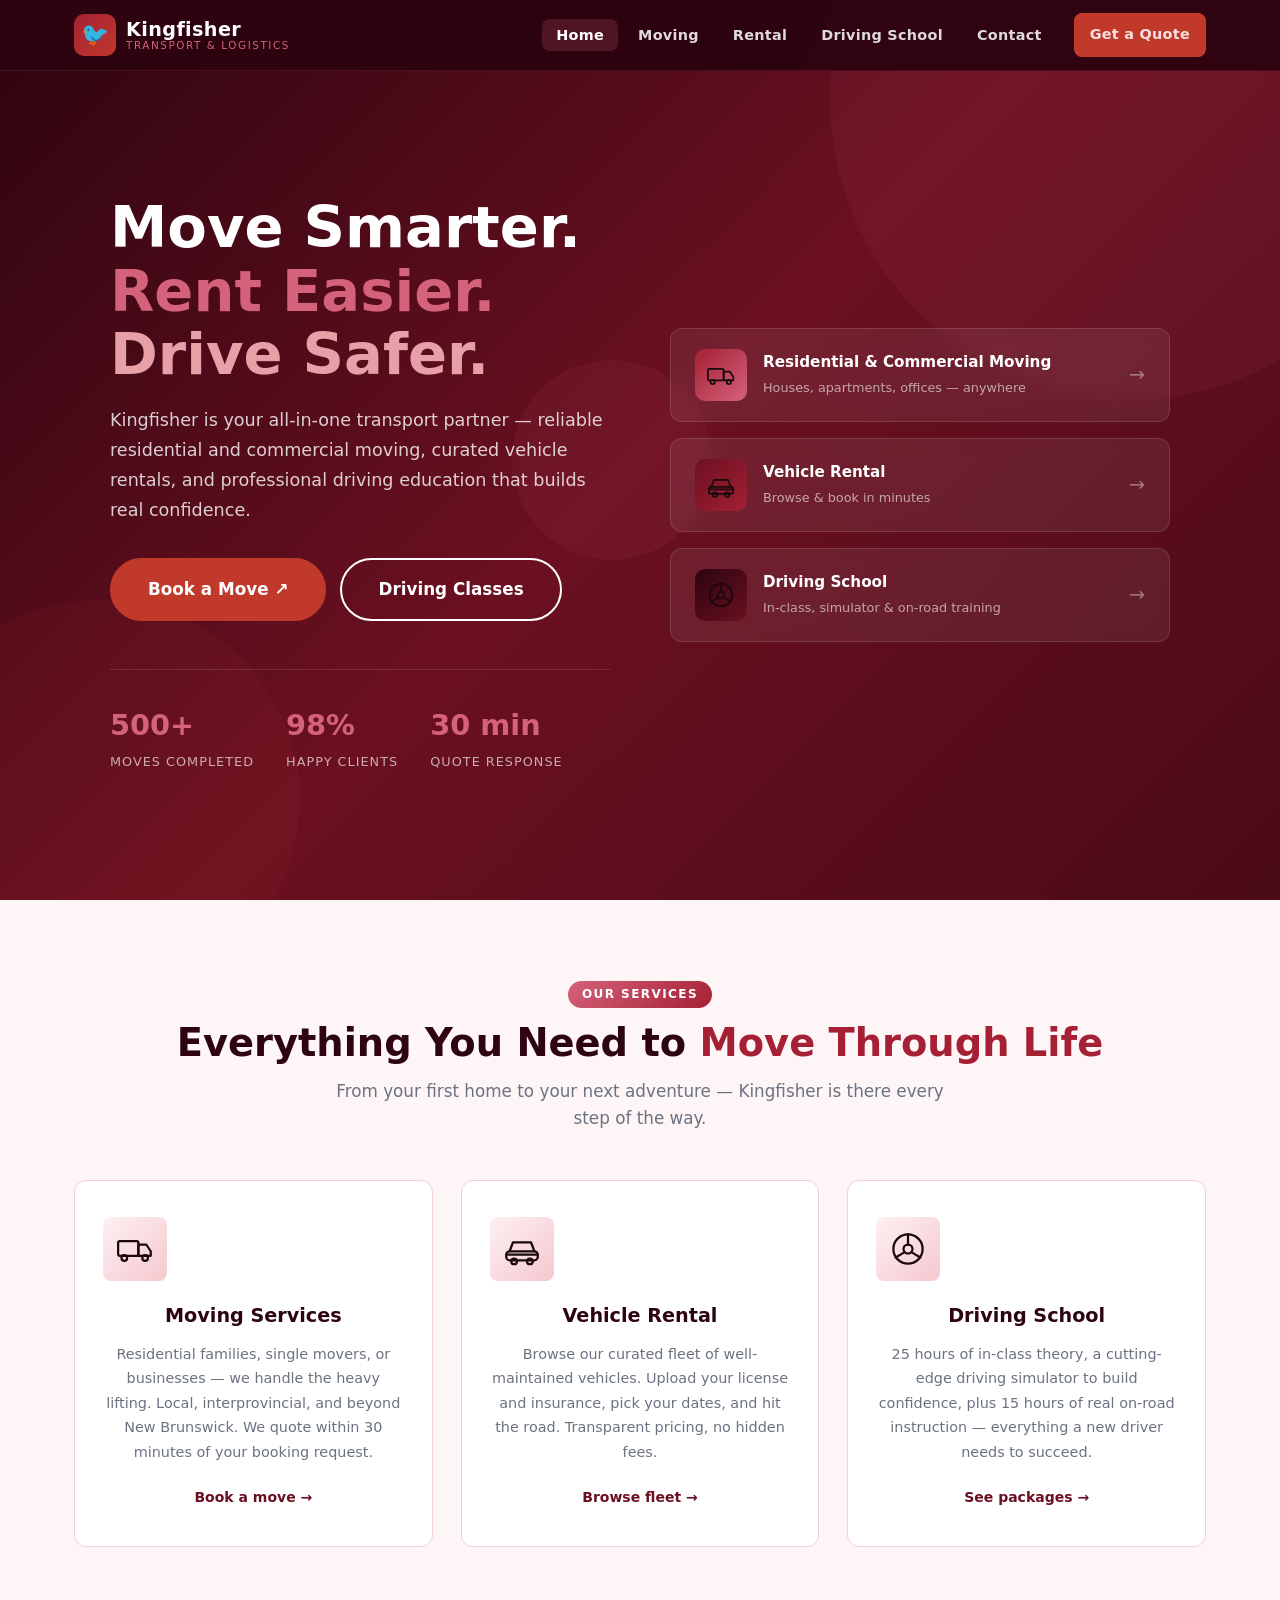
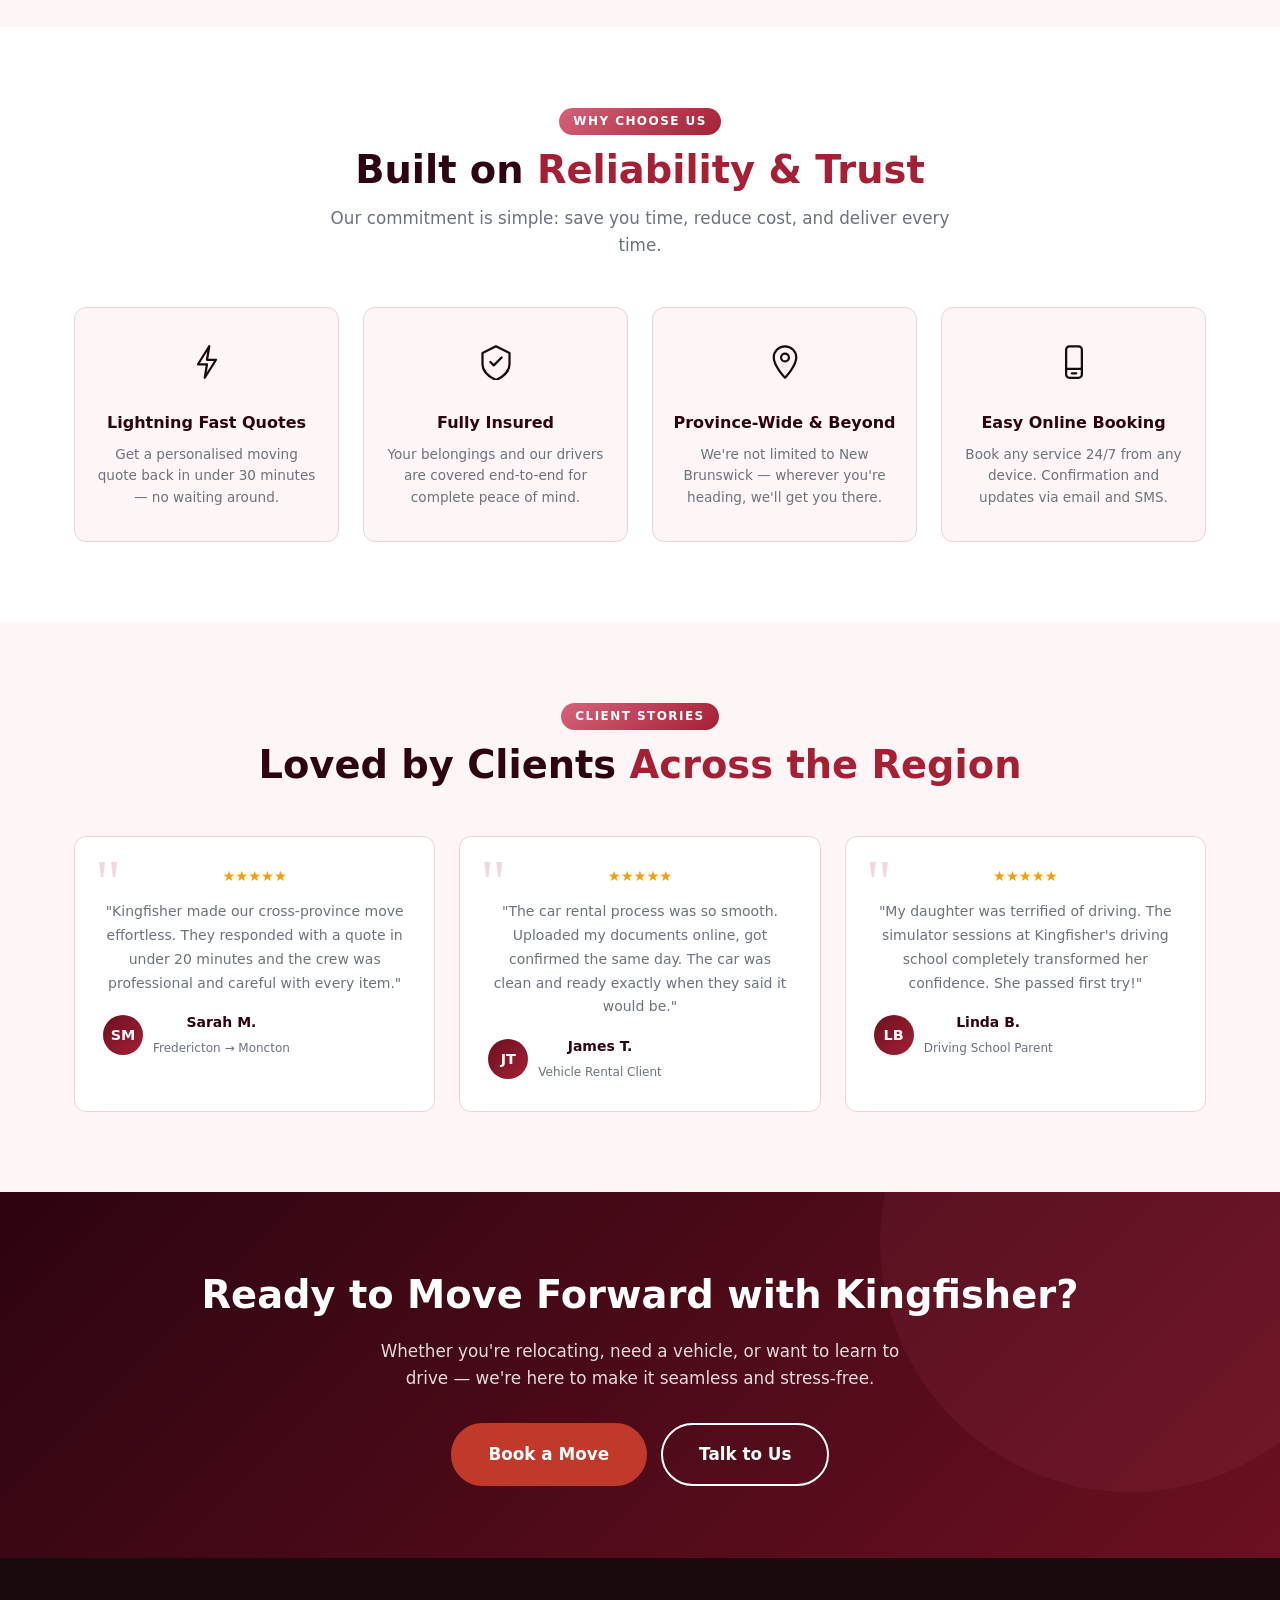
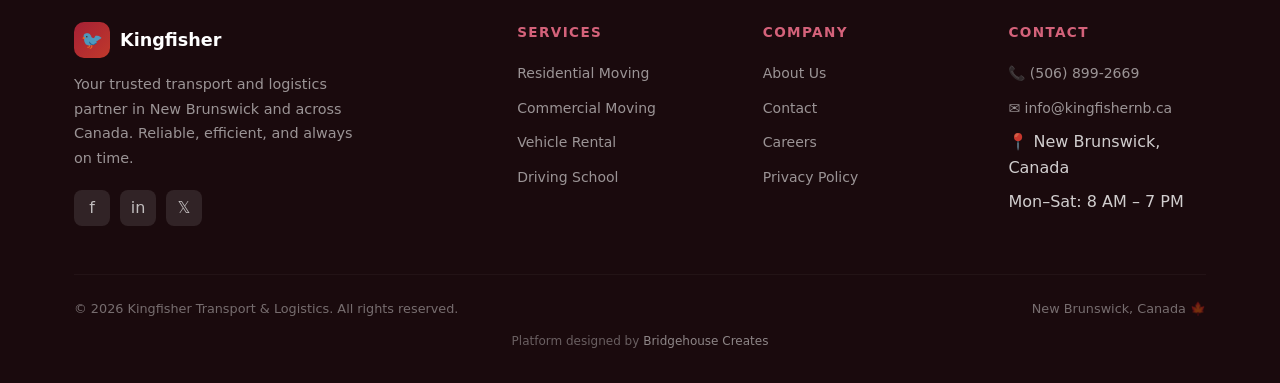
==== commit 6830f34c: "Update icons, phone, footer credit, move type selector, simulator wording" ====
--- a/index.html
+++ b/index.html
@@ -46,9 +46,6 @@
   <div class="container">
     <div class="hero-inner">
       <div class="hero-content">
-        <div class="hero-badge">
-          🐦 New Brunswick &amp; Beyond
-        </div>
         <h1 class="hero-title">
           Move Smarter.<br/>
           <span class="teal">Rent Easier.</span><br/>
@@ -78,7 +75,9 @@
       </div>
       <div class="hero-cards">
         <a href="moving.html" class="hero-card">
-          <div class="hero-card-icon moving">🚛</div>
+          <div class="hero-card-icon moving">
+            <svg width="28" height="28" viewBox="0 0 32 32" fill="none" stroke="currentColor" stroke-width="2" stroke-linecap="round" stroke-linejoin="round"><rect x="1" y="9" width="18" height="13" rx="1.5"/><path d="M19 12h7l4 6v4H19V12z"/><circle cx="6.5" cy="24" r="2.5"/><circle cx="25" cy="24" r="2.5"/></svg>
+          </div>
           <div class="hero-card-info">
             <strong>Residential &amp; Commercial Moving</strong>
             <span>Houses, apartments, offices — anywhere</span>
@@ -86,7 +85,9 @@
           <span class="hero-card-arrow">→</span>
         </a>
         <a href="rental.html" class="hero-card">
-          <div class="hero-card-icon rental">🚗</div>
+          <div class="hero-card-icon rental">
+            <svg width="28" height="28" viewBox="0 0 32 32" fill="none" stroke="currentColor" stroke-width="2" stroke-linecap="round" stroke-linejoin="round"><path d="M5 18l3-8h16l3 8"/><rect x="2" y="18" width="28" height="8" rx="3"/><circle cx="9" cy="27" r="2.5"/><circle cx="23" cy="27" r="2.5"/><line x1="2" y1="21" x2="30" y2="21"/></svg>
+          </div>
           <div class="hero-card-info">
             <strong>Vehicle Rental</strong>
             <span>Browse &amp; book in minutes</span>
@@ -94,7 +95,9 @@
           <span class="hero-card-arrow">→</span>
         </a>
         <a href="driving.html" class="hero-card">
-          <div class="hero-card-icon driving">🎓</div>
+          <div class="hero-card-icon driving">
+            <svg width="28" height="28" viewBox="0 0 32 32" fill="none" stroke="currentColor" stroke-width="2" stroke-linecap="round"><circle cx="16" cy="16" r="13"/><circle cx="16" cy="16" r="4"/><line x1="16" y1="3" x2="16" y2="12"/><line x1="5" y1="23.5" x2="13" y2="18.8"/><line x1="27" y1="23.5" x2="19" y2="18.8"/></svg>
+          </div>
           <div class="hero-card-info">
             <strong>Driving School</strong>
             <span>In-class, simulator &amp; on-road training</span>
@@ -114,19 +117,25 @@
     <p class="section-sub">From your first home to your next adventure — Kingfisher is there every step of the way.</p>
     <div class="services-grid">
       <div class="service-card fade-up">
-        <div class="service-icon moving">🚛</div>
+        <div class="service-icon moving">
+          <svg width="36" height="36" viewBox="0 0 32 32" fill="none" stroke="currentColor" stroke-width="2" stroke-linecap="round" stroke-linejoin="round"><rect x="1" y="9" width="18" height="13" rx="1.5"/><path d="M19 12h7l4 6v4H19V12z"/><circle cx="6.5" cy="24" r="2.5"/><circle cx="25" cy="24" r="2.5"/></svg>
+        </div>
         <h3>Moving Services</h3>
         <p>Residential families, single movers, or businesses — we handle the heavy lifting. Local, interprovincial, and beyond New Brunswick. We quote within 30 minutes of your booking request.</p>
         <a href="moving.html" class="service-link">Book a move →</a>
       </div>
       <div class="service-card fade-up">
-        <div class="service-icon rental">🚗</div>
+        <div class="service-icon rental">
+          <svg width="36" height="36" viewBox="0 0 32 32" fill="none" stroke="currentColor" stroke-width="2" stroke-linecap="round" stroke-linejoin="round"><path d="M5 18l3-8h16l3 8"/><rect x="2" y="18" width="28" height="8" rx="3"/><circle cx="9" cy="27" r="2.5"/><circle cx="23" cy="27" r="2.5"/><line x1="2" y1="21" x2="30" y2="21"/></svg>
+        </div>
         <h3>Vehicle Rental</h3>
         <p>Browse our curated fleet of well-maintained vehicles. Upload your license and insurance, pick your dates, and hit the road. Transparent pricing, no hidden fees.</p>
         <a href="rental.html" class="service-link">Browse fleet →</a>
       </div>
       <div class="service-card fade-up">
-        <div class="service-icon driving">🎓</div>
+        <div class="service-icon driving">
+          <svg width="36" height="36" viewBox="0 0 32 32" fill="none" stroke="currentColor" stroke-width="2" stroke-linecap="round"><circle cx="16" cy="16" r="13"/><circle cx="16" cy="16" r="4"/><line x1="16" y1="3" x2="16" y2="12"/><line x1="5" y1="23.5" x2="13" y2="18.8"/><line x1="27" y1="23.5" x2="19" y2="18.8"/></svg>
+        </div>
         <h3>Driving School</h3>
         <p>25 hours of in-class theory, a cutting-edge driving simulator to build confidence, plus 15 hours of real on-road instruction — everything a new driver needs to succeed.</p>
         <a href="driving.html" class="service-link">See packages →</a>
@@ -143,22 +152,22 @@
     <p class="section-sub">Our commitment is simple: save you time, reduce cost, and deliver every time.</p>
     <div class="why-grid">
       <div class="why-card fade-up">
-        <span class="why-icon">⚡</span>
+        <span class="why-icon"><svg width="36" height="36" viewBox="0 0 32 32" fill="none" stroke="currentColor" stroke-width="2" stroke-linecap="round" stroke-linejoin="round"><polyline points="18,2 8,18 16,18 14,30 24,14 16,14 18,2"/></svg></span>
         <h4>Lightning Fast Quotes</h4>
         <p>Get a personalised moving quote back in under 30 minutes — no waiting around.</p>
       </div>
       <div class="why-card fade-up">
-        <span class="why-icon">🛡️</span>
+        <span class="why-icon"><svg width="36" height="36" viewBox="0 0 32 32" fill="none" stroke="currentColor" stroke-width="2" stroke-linecap="round" stroke-linejoin="round"><path d="M16 2L4 8v10c0 7 5.5 11 12 14 6.5-3 12-7 12-14V8L16 2z"/><polyline points="11,16 14,19 21,12"/></svg></span>
         <h4>Fully Insured</h4>
         <p>Your belongings and our drivers are covered end-to-end for complete peace of mind.</p>
       </div>
       <div class="why-card fade-up">
-        <span class="why-icon">🌍</span>
+        <span class="why-icon"><svg width="36" height="36" viewBox="0 0 32 32" fill="none" stroke="currentColor" stroke-width="2" stroke-linecap="round" stroke-linejoin="round"><path d="M16 2C10.5 2 6 6.5 6 12c0 7.5 10 18 10 18s10-10.5 10-18c0-5.5-4.5-10-10-10z"/><circle cx="16" cy="12" r="3.5"/></svg></span>
         <h4>Province-Wide &amp; Beyond</h4>
         <p>We're not limited to New Brunswick — wherever you're heading, we'll get you there.</p>
       </div>
       <div class="why-card fade-up">
-        <span class="why-icon">📱</span>
+        <span class="why-icon"><svg width="36" height="36" viewBox="0 0 32 32" fill="none" stroke="currentColor" stroke-width="2" stroke-linecap="round" stroke-linejoin="round"><rect x="9" y="2" width="14" height="28" rx="3"/><line x1="9" y1="22" x2="23" y2="22"/><line x1="14" y1="26" x2="18" y2="26"/></svg></span>
         <h4>Easy Online Booking</h4>
         <p>Book any service 24/7 from any device. Confirmation and updates via email and SMS.</p>
       </div>
@@ -258,7 +267,7 @@
       <div>
         <h4>Contact</h4>
         <ul class="footer-links">
-          <li><a href="tel:+15061234567">📞 (506) 123-4567</a></li>
+          <li><a href="tel:+15068992669">📞 (506) 899-2669</a></li>
           <li><a href="mailto:info@kingfishernb.ca">✉ info@kingfishernb.ca</a></li>
           <li>📍 New Brunswick, Canada</li>
           <li>Mon–Sat: 8 AM – 7 PM</li>
@@ -269,6 +278,7 @@
       <span>© 2026 Kingfisher Transport &amp; Logistics. All rights reserved.</span>
       <span>New Brunswick, Canada 🍁</span>
     </div>
+    <div style="text-align:center;padding-top:12px;font-size:0.75rem;color:rgba(255,255,255,0.35);">Platform designed by <a href="#" style="color:rgba(255,255,255,0.5);text-decoration:none;">Bridgehouse Creates</a></div>
   </div>
 </footer>
 
--- a/css/styles.css
+++ b/css/styles.css
@@ -4,20 +4,20 @@
    ============================================================ */
 
 :root {
-  --kf-deep:      #023E58;   /* deep ocean blue */
-  --kf-primary:   #006994;   /* kingfisher blue */
-  --kf-bright:    #0097B2;   /* bright teal */
-  --kf-sky:       #48CAE4;   /* light sky blue */
-  --kf-orange:    #D4622A;   /* breast orange */
-  --kf-orange-lt: #F4A261;   /* light orange accent */
+  --kf-deep:      #2D0410;   /* deep burgundy */
+  --kf-primary:   #6B1020;   /* kingfisher burgundy */
+  --kf-bright:    #A52035;   /* bright crimson */
+  --kf-sky:       #D4627A;   /* light rose accent */
+  --kf-orange:    #C0392B;   /* warm red accent */
+  --kf-orange-lt: #E8A0A8;   /* light rose */
   --kf-white:     #FFFFFF;
-  --kf-offwhite:  #F0F8FC;
+  --kf-offwhite:  #FDF5F6;
   --kf-gray:      #6B7280;
-  --kf-dark:      #1A2E3A;
-  --kf-border:    #D1E8F0;
-  --shadow-sm:    0 2px 8px rgba(2,62,88,0.10);
-  --shadow-md:    0 6px 24px rgba(2,62,88,0.14);
-  --shadow-lg:    0 16px 48px rgba(2,62,88,0.18);
+  --kf-dark:      #1A0A0D;
+  --kf-border:    #F0D0D5;
+  --shadow-sm:    0 2px 8px rgba(45,4,16,0.10);
+  --shadow-md:    0 6px 24px rgba(45,4,16,0.14);
+  --shadow-lg:    0 16px 48px rgba(45,4,16,0.18);
   --radius:       12px;
   --radius-sm:    8px;
   --transition:   0.25s ease;
@@ -99,10 +99,10 @@
   border-color: var(--kf-orange);
 }
 .btn-primary:hover {
-  background: #B8521E;
-  border-color: #B8521E;
+  background: #8B0E1E;
+  border-color: #8B0E1E;
   transform: translateY(-2px);
-  box-shadow: 0 8px 24px rgba(212,98,42,0.35);
+  box-shadow: 0 8px 24px rgba(165,32,53,0.35);
 }
 .btn-outline {
   background: transparent;
@@ -133,13 +133,13 @@
   position: fixed;
   top: 0; left: 0; right: 0;
   z-index: 1000;
-  background: rgba(2,62,88,0.96);
+  background: rgba(45,4,16,0.96);
   backdrop-filter: blur(12px);
-  border-bottom: 1px solid rgba(72,202,228,0.15);
+  border-bottom: 1px solid rgba(212,98,122,0.15);
   transition: all var(--transition);
 }
 .navbar.scrolled {
-  background: rgba(2,62,88,0.99);
+  background: rgba(45,4,16,0.99);
   box-shadow: var(--shadow-md);
 }
 .nav-inner {
@@ -197,7 +197,7 @@
 .nav-links a:hover,
 .nav-links a.active {
   color: var(--kf-white);
-  background: rgba(72,202,228,0.15);
+  background: rgba(212,98,122,0.20);
 }
 .nav-cta { margin-left: 12px; }
 .nav-burger {
@@ -225,7 +225,7 @@
   align-items: center;
   position: relative;
   overflow: hidden;
-  background: linear-gradient(135deg, var(--kf-deep) 0%, var(--kf-primary) 50%, #005577 100%);
+  background: linear-gradient(135deg, var(--kf-deep) 0%, var(--kf-primary) 50%, #4A0A18 100%);
   padding-top: 70px;
 }
 .hero-bg-shapes {
@@ -267,8 +267,8 @@
   display: inline-flex;
   align-items: center;
   gap: 8px;
-  background: rgba(72,202,228,0.15);
-  border: 1px solid rgba(72,202,228,0.3);
+  background: rgba(212,98,122,0.15);
+  border: 1px solid rgba(212,98,122,0.3);
   color: var(--kf-sky);
   font-size: 0.8rem;
   font-weight: 600;
@@ -337,7 +337,7 @@
 .hero-card:hover {
   background: rgba(255,255,255,0.12);
   transform: translateX(6px);
-  border-color: rgba(72,202,228,0.4);
+  border-color: rgba(212,98,122,0.5);
 }
 .hero-card-icon {
   width: 52px; height: 52px;
@@ -348,9 +348,9 @@
   font-size: 1.5rem;
   flex-shrink: 0;
 }
-.hero-card-icon.moving   { background: linear-gradient(135deg,#D4622A,#F4A261); }
-.hero-card-icon.rental   { background: linear-gradient(135deg,#006994,#48CAE4); }
-.hero-card-icon.driving  { background: linear-gradient(135deg,#0D7377,#14A085); }
+.hero-card-icon.moving   { background: linear-gradient(135deg,#A52035,#D4627A); }
+.hero-card-icon.rental   { background: linear-gradient(135deg,#6B1020,#A52035); }
+.hero-card-icon.driving  { background: linear-gradient(135deg,#2D0410,#6B1020); }
 .hero-card-info strong {
   display: block;
   color: var(--kf-white);
@@ -368,7 +368,7 @@
   transition: all var(--transition);
 }
 .hero-card:hover .hero-card-arrow {
-  color: var(--kf-sky);
+  color: var(--kf-orange-lt);
   transform: translateX(4px);
 }
 
@@ -412,9 +412,9 @@
   font-size: 1.8rem;
   margin-bottom: 20px;
 }
-.service-icon.moving  { background: linear-gradient(135deg,#FFF3EE,#FFE0D0); }
-.service-icon.rental  { background: linear-gradient(135deg,#EEF8FC,#D0EDF7); }
-.service-icon.driving { background: linear-gradient(135deg,#EEF9F4,#C8EFE0); }
+.service-icon.moving  { background: linear-gradient(135deg,#FDF0F2,#F5C8CF); }
+.service-icon.rental  { background: linear-gradient(135deg,#FDF0F2,#F5C8CF); }
+.service-icon.driving { background: linear-gradient(135deg,#FDF0F2,#F5C8CF); }
 .service-card h3 {
   font-size: 1.2rem;
   font-weight: 800;
@@ -489,7 +489,7 @@
   position: absolute;
   width: 500px; height: 500px;
   border-radius: 50%;
-  background: rgba(72,202,228,0.08);
+  background: rgba(212,98,122,0.08);
   top: -200px; right: -100px;
 }
 .cta-banner h2 {
@@ -539,7 +539,7 @@
 .footer-social a {
   width: 36px; height: 36px;
   border-radius: 8px;
-  background: rgba(255,255,255,0.08);
+  background: rgba(255,255,255,0.10);
   display: flex;
   align-items: center;
   justify-content: center;
@@ -644,10 +644,10 @@
 .form-group textarea:focus {
   outline: none;
   border-color: var(--kf-bright);
-  box-shadow: 0 0 0 3px rgba(0,151,178,0.12);
+  box-shadow: 0 0 0 3px rgba(165,32,53,0.12);
 }
 .form-group select {
-  background-image: url("data:image/svg+xml,%3Csvg xmlns='http://www.w3.org/2000/svg' width='12' height='8' viewBox='0 0 12 8'%3E%3Cpath d='M1 1l5 5 5-5' stroke='%23006994' stroke-width='1.5' fill='none' stroke-linecap='round'/%3E%3C/svg%3E");
+  background-image: url("data:image/svg+xml,%3Csvg xmlns='http://www.w3.org/2000/svg' width='12' height='8' viewBox='0 0 12 8'%3E%3Cpath d='M1 1l5 5 5-5' stroke='%23A52035' stroke-width='1.5' fill='none' stroke-linecap='round'/%3E%3C/svg%3E");
   background-repeat: no-repeat;
   background-position: right 14px center;
   padding-right: 40px;
@@ -693,7 +693,7 @@
 .moving-feature-icon {
   width: 40px; height: 40px;
   border-radius: 8px;
-  background: linear-gradient(135deg, var(--kf-bright), var(--kf-sky));
+  background: linear-gradient(135deg, var(--kf-primary), var(--kf-bright));
   display: flex;
   align-items: center;
   justify-content: center;
@@ -713,7 +713,7 @@
   color: var(--kf-gray);
 }
 .pricing-note {
-  background: linear-gradient(135deg, var(--kf-offwhite), #E8F4F8);
+  background: linear-gradient(135deg, var(--kf-offwhite), #F5D0D5);
   border: 1px solid var(--kf-border);
   border-left: 4px solid var(--kf-orange);
   border-radius: var(--radius-sm);
@@ -757,7 +757,7 @@
 }
 .car-image {
   position: relative;
-  background: linear-gradient(135deg, var(--kf-offwhite), #DCF0F7);
+  background: linear-gradient(135deg, var(--kf-offwhite), #F5D0D5);
   height: 200px;
   display: flex;
   align-items: center;
@@ -777,7 +777,7 @@
   text-transform: uppercase;
   letter-spacing: 0.05em;
 }
-.car-badge.available { background: #16A34A; }
+.car-badge.available { background: #15803D; }
 .car-badge.limited   { background: var(--kf-orange); }
 .car-info { padding: 20px; }
 .car-info h3 {
@@ -944,7 +944,7 @@
 }
 .pricing-feature strong { color: var(--kf-deep); }
 .refresher-card {
-  background: linear-gradient(135deg, var(--kf-offwhite), #E0F2F7);
+  background: linear-gradient(135deg, var(--kf-offwhite), #F5D0D5);
   border: 2px solid var(--kf-border);
   border-radius: var(--radius);
   padding: 36px;
@@ -1096,7 +1096,7 @@
 .testimonial-avatar {
   width: 40px; height: 40px;
   border-radius: 50%;
-  background: linear-gradient(135deg, var(--kf-bright), var(--kf-sky));
+  background: linear-gradient(135deg, var(--kf-primary), var(--kf-bright));
   display: flex;
   align-items: center;
   justify-content: center;
@@ -1119,7 +1119,7 @@
   display: none;
   position: fixed;
   inset: 0;
-  background: rgba(2,62,88,0.6);
+  background: rgba(45,4,16,0.6);
   z-index: 2000;
   align-items: center;
   justify-content: center;
@@ -1172,7 +1172,7 @@
 }
 .upload-area:hover {
   border-color: var(--kf-bright);
-  background: #EEF8FC;
+  background: #FDF0F2;
 }
 .upload-area input { display: none; }
 .upload-area-icon { font-size: 2rem; margin-bottom: 6px; }
